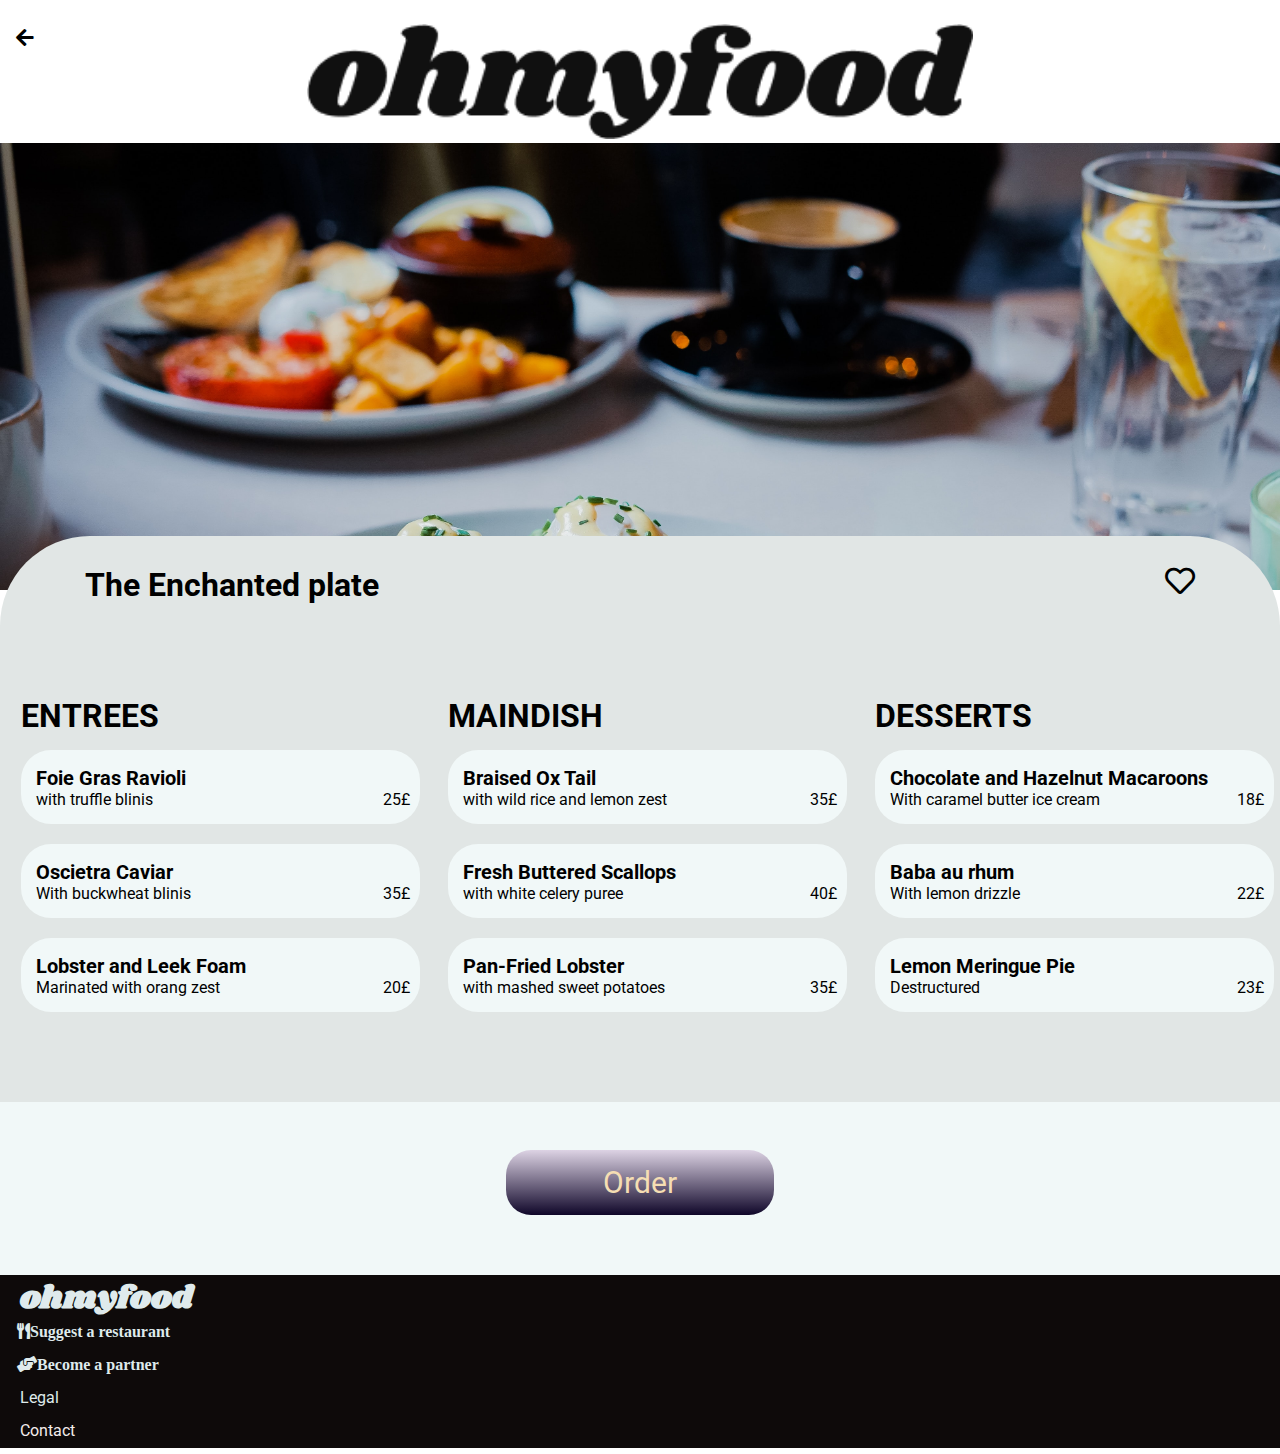
==== enchanted-plate.html @ cc421752 "first commit" ====
<!DOCTYPE html>
<html lang="en">
<head>
    <meta charset="UTF-8">
    <meta http-equiv="X-UA-Compatible" content="IE=edge">
    <link rel="preconnect" href="https://fonts.googleapis.com">
    <link rel="preconnect" href="https://fonts.gstatic.com" crossorigin>
    <link href="https://fonts.googleapis.com/css2?family=Roboto:wght@300&family=Shrikhand&display=swap" rel="stylesheet">
    <meta name="viewport" content="width=device-width, initial-scale=1.0">
    <link href="https://fonts.googleapis.com/css2?family=Shrikhand&display=swap" rel="stylesheet">
    <link rel="stylesheet" href="fontawesome-free-5.15.4-web/css/all.css">
    <link rel="stylesheet" href="menu.css">
    <link rel="stylesheet" href="tablet-menu.css">
    <link rel="stylesheet" href="desktop-menu.css">
    
    <title>The Enchanted plate</title>
</head>

    <body>
        <header>
            
                <a class="back-icon" href="index.html"><i class="fas fa-arrow-left"></i></a>
                <div class="logo">
                <img src="image/logo.png" alt="Bastille Restaurant">
            </div>
        </header>
    
        <main>
    
            
            <div class="back-img"></div>
    
            <div class="restaurant-name">
                <h1>The Enchanted plate</h1>
                <div class="far fa-heart desktop-heaet"></div>
    
            </div>
    
             <div class="container-menu">
                <div class="main-menu">
                <h1><span class="btn-border">ENTR</span>EES</h1>
                <div class="menu-card">
                    
                    <div class="tittle">
                        <h2 class="tittle-menu">Foie Gras Ravioli</h2>
                        <span class="tittle-desc">with truffle blinis</span>
                    </div>
            
                    <div class="price">
                        <span>25£</span>
                    </div>
            
                    <div class="chick">
                       <span ><i class="far fa-check-circle"></i></span>
                    </div>
                </div>
                
    
                
                <div class="menu-card">
                    <div class="tittle">
                        <h2 class="tittle-menu">Oscietra Caviar</h2>
                        <span class="tittle-desc">With buckwheat blinis</span>
                    </div>
            
                    <div class="price">
                        <span>35£</span>
                    </div>
            
                    <div class="chick">
                       <span ><i class="far fa-check-circle"></i></span>
                    </div>
                </div>
               <div class="menu-card">
                    <div class="tittle">
                        <h2 class="tittle-menu">Lobster and Leek Foam</h2>
                        <span class="tittle-desc">Marinated with orang zest</span>
                    </div>
            
                    <div class="price">
                        <span>20£</span>
                    </div>
            
                    <div class="chick">
                       <span ><i class="far fa-check-circle"></i></span>
                    </div>
                </div>
    
            </div>
    
            <div class="main-menu">
    
            
            <h1> <span class="btn-border">MAIN</span>DISH</h1>
    
    
            <div class="menu-card">
                
                <div class="tittle">
                    <h2 class="tittle-menu">Braised Ox Tail</h2>
                    <span class="tittle-desc">with wild rice and lemon zest</span>
                </div>
        
                <div class="price">
                    <span>35£</span>
                </div>
        
                <div class="chick">
                   <span ><i class="far fa-check-circle"></i></span>
                </div>
            </div>
            
    
            
            <div class="menu-card">
                <div class="tittle">
                    <h2 class="tittle-menu">Fresh Buttered Scallops</h2>
                    <span class="tittle-desc">with white celery puree</span>
                </div>
        
                <div class="price">
                    <span>40£</span>
                </div>
        
                <div class="chick">
                   <span ><i class="far fa-check-circle"></i></span>
                </div>
            </div>
    
            <div class="menu-card">
                <div class="tittle">
                    <h2 class="tittle-menu">Pan-Fried Lobster</h2>
                    <span class="tittle-desc">with mashed sweet potatoes</span>
                </div>
        
                <div class="price">
                    <span>35£</span>
                </div>
        
                <div class="chick">
                   <span ><i class="far fa-check-circle"></i></span>
                </div>
            
    
    
    
            </div>
    
            </div>
    
    
            <div class="main-menu">
    
            
                <h1><span class="btn-border">DESS</span>ERTS</h1>
        
                
                <div class="menu-card">
                    
                    <div class="tittle">
                        <h2 class="tittle-menu">Chocolate and Hazelnut Macaroons</h2>
                        <span class="tittle-desc">With caramel butter ice cream</span>
                    </div>
            
                    <div class="price">
                        <span>18£</span>
                    </div>
            
                    <div class="chick">
                       <span ><i class="far fa-check-circle"></i></span>
                    </div>
                </div>
                
        
                
                <div class="menu-card">
                    <div class="tittle">
                        <h2 class="tittle-menu">Baba au rhum</h2>
                        <span class="tittle-desc">With lemon drizzle</span>
                    </div>
            
                    <div class="price">
                        <span>22£</span>
                    </div>
            
                    <div class="chick">
                       <span ><i class="far fa-check-circle"></i></span>
                    </div>
                </div>
        
                <div class="menu-card">
                    <div class="tittle">
                        <h2 class="tittle-menu">Lemon Meringue Pie</h2>
                        <span class="tittle-desc">Destructured</span>
                    </div>
            
                    <div class="price">
                        <span>23£</span>
                    </div>
            
                    <div class="chick">
                       <span ><i class="far fa-check-circle"></i></span>
                    </div>
                
        
        
        
                </div>
        
                </div>
    
            </div> 
    
    
    
           
    
                <div class="btn">
                    <button class="order-btn">Order</button>
                </div>
        </main>
    
       
            
        
    
        <footer>
            <h1>ohmyfood</h1>
            <ul>
              <li>  <i class="fas fa-utensils">Suggest a restaurant</i> </li>
              
              <li>  <i class="fas fa-hands-helping">Become a partner</i> </li>
              
              <li class="fot-but">Legal</li> 
               
              <li class="fot-but"><a href="mailto:magdy.zoki@gmail.com" target="blank">Contact</a></li>
            </ul>
        </footer>
    
    
        
    </body>
  


</html>
---- menu.css ----
@media screen and (max-width: 767px) {
  * {
    padding: 0;
    margin: 0;
    font-family: roboto;
  }
  header .back-icon {
    position: relative;
    font-size: 20px;
    color: black;
    top: 26px;
    left: 16px;
  }
  header .logo {
    text-align: center;
  }
  header img {
    width: 52%;
  }
  main .back-img {
    background-image: url(image/restaurants/bastille.jpg.jpg);
    background-size: cover;
    -o-object-fit: cover;
       object-fit: cover;
    height: 228px;
  }
  main .restaurant-name {
    display: -webkit-box;
    display: -ms-flexbox;
    display: flex;
    -webkit-box-orient: horizontal;
    -webkit-box-direction: normal;
        -ms-flex-direction: row;
            flex-direction: row;
    -webkit-box-pack: justify;
        -ms-flex-pack: justify;
            justify-content: space-between;
    background-color: #efe5e5;
    padding-top: 30px;
    padding-bottom: 30px;
    border-top-left-radius: 64px;
    border-top-right-radius: 64px;
    margin-top: -54px;
  }
  main .restaurant-name .fa-heart {
    font-size: 30px;
    padding-right: 20px;
  }
  main .restaurant-name h1 {
    padding-left: 20px;
  }
  main .container-menu {
    display: block;
    background-color: #efe5e5;
    padding-bottom: 25px;
  }
  main .container-menu h1 {
    margin-left: 22px;
  }
  main .container-menu .btn-border {
    border-bottom: 2px solid #9356DC;
  }
  main .menu-card {
    background-color: #f1f8f8;
    display: -webkit-box;
    display: -ms-flexbox;
    display: flex;
    -webkit-box-orient: horizontal;
    -webkit-box-direction: normal;
        -ms-flex-direction: row;
            flex-direction: row;
    padding-left: 15px;
    /* padding: 0px; */
    height: 74px;
    border-radius: 30px;
    -webkit-box-pack: justify;
        -ms-flex-pack: justify;
            justify-content: space-between;
    -webkit-box-align: end;
        -ms-flex-align: end;
            align-items: flex-end;
    width: 85%;
    -webkit-box-shadow: 4px 7px 8px grey;
            box-shadow: 4px 7px 8px grey;
    margin-bottom: 20px;
    margin-left: 18px;
    -webkit-animation: drop 2s linear 0s 1 normal forwards;
            animation: drop 2s linear 0s 1 normal forwards;
  }
  main .menu-card .tittle {
    padding-bottom: 15px;
  }
  main .menu-card .tittle-menu {
    font-size: 16px;
  }
  main .menu-card .price {
    padding-bottom: 15px;
    padding-right: 15px;
  }
  main .menu-card .chick {
    display: none;
  }
  main .menu-card .fa-check-circle {
    display: none;
  }
}

.btn {
  text-align: center;
  padding-bottom: 60px;
  padding-top: 30px;
  background-color: bisque;
}

.btn .order-btn {
  width: 50%;
  font-size: 25px;
  padding: 15px;
  border-radius: 25px;
  background: -webkit-gradient(linear, left top, left bottom, from(#ddd3e4), to(#0f0629));
  color: wheat;
  border: 0px;
}

@-webkit-keyframes drop {
  from {
    opacity: 0;
  }
  to {
    opacity: 1;
    margin-top: 8px;
  }
}

@keyframes drop {
  from {
    opacity: 0;
  }
  to {
    opacity: 1;
    margin-top: 8px;
  }
}

footer {
  background-color: #0e0a0a;
  color: #dfeaec;
  margin-top: -20px;
  width: 100%;
}

footer h1 {
  margin-left: 20px;
  font-family: shrikhand;
}

footer li {
  list-style-type: none;
  margin-bottom: 6px;
  margin-left: 17px;
  padding-bottom: 8px;
}

footer a {
  color: #f4ecec;
  text-decoration: none;
}

footer .fot-but {
  margin-left: 20px;
}

footer {
  background-color: #0e0a0a;
  color: #dfeaec;
  margin-top: -20px;
  width: 100%;
}

footer h1 {
  margin-left: 20px;
  font-family: shrikhand;
}

footer li {
  list-style-type: none;
  margin-bottom: 6px;
  margin-left: 17px;
  padding-bottom: 8px;
}

footer a {
  color: #f4ecec;
  text-decoration: none;
}

footer .fot-but {
  margin-left: 20px;
}

@keyframes drop {
  from {
    opacity: 0;
  }
  to {
    opacity: 1;
    margin-top: 12px;
  }
}

@-webkit-keyframes slid {
  from {
    width: 0%;
  }
  to {
    width: 20%;
  }
}

@keyframes slid {
  from {
    width: 0%;
  }
  to {
    width: 20%;
  }
}
/*# sourceMappingURL=menu.css.map */
---- tablet-menu.css ----
@media screen and (min-width: 768px) and (max-width: 991px) {
  * {
    padding: 0;
    margin: 0;
    font-family: roboto;
  }
  header .back-icon {
    position: relative;
    font-size: 20px;
    color: black;
    top: 26px;
    left: 16px;
  }
  header .logo {
    text-align: center;
  }
  header img {
    width: 52%;
  }
  main .back-img {
    background-image: url(image/restaurants/bastille.jpg.jpg);
    background-size: cover;
    -o-object-fit: cover;
       object-fit: cover;
    height: 447px;
  }
  main .restaurant-name {
    display: -webkit-box;
    display: -ms-flexbox;
    display: flex;
    -webkit-box-orient: horizontal;
    -webkit-box-direction: normal;
        -ms-flex-direction: row;
            flex-direction: row;
    -webkit-box-pack: justify;
        -ms-flex-pack: justify;
            justify-content: space-between;
    background-color: aquamarine;
    padding-top: 30px;
    padding-bottom: 30px;
    border-top-left-radius: 90px;
    border-top-right-radius: 90px;
    margin-top: -54px;
  }
  main .restaurant-name .fa-heart {
    font-size: 30px;
    padding-right: 85px;
  }
  main .restaurant-name h1 {
    padding-left: 85px;
  }
  main .container-menu {
    display: -webkit-box;
    display: -ms-flexbox;
    display: flex;
    -webkit-box-orient: vertical;
    -webkit-box-direction: normal;
        -ms-flex-direction: column;
            flex-direction: column;
    -webkit-box-align: center;
        -ms-flex-align: center;
            align-items: center;
    background-color: aquamarine;
    padding-bottom: 70px;
    padding-top: 48px;
  }
  main h1 {
    padding-bottom: 15px;
  }
  main .main-menu {
    width: 75%;
  }
  main .menu-card {
    background-color: #f1f8f8;
    display: -webkit-box;
    display: -ms-flexbox;
    display: flex;
    -webkit-box-orient: horizontal;
    -webkit-box-direction: normal;
        -ms-flex-direction: row;
            flex-direction: row;
    padding-left: 15px;
    /* padding: 0px; */
    height: 74px;
    border-radius: 30px;
    -webkit-box-pack: justify;
        -ms-flex-pack: justify;
            justify-content: space-between;
    -webkit-box-align: end;
        -ms-flex-align: end;
            align-items: flex-end;
    width: 100%;
    margin-bottom: 20px;
    -webkit-box-shadow: 4px 7px 8px grey;
            box-shadow: 4px 7px 8px grey;
  }
  main .menu-card .tittle {
    padding-bottom: 15px;
    -webkit-box-flex: 1;
        -ms-flex-positive: 1;
            flex-grow: 1;
  }
  main .menu-card .tittle-menu {
    font-size: 25px;
  }
  main .menu-card .tittle-desc {
    font-size: 21px;
  }
  main .menu-card .price {
    padding-bottom: 15px;
    padding-right: 10px;
    font-size: 21px;
  }
  main .menu-card .chick {
    background-color: #d1ced3;
    border-top-right-radius: 30px;
    border-bottom-right-radius: 30px;
    height: 100%;
    width: 0%;
    display: -webkit-box;
    display: -ms-flexbox;
    display: flex;
    -webkit-box-pack: center;
        -ms-flex-pack: center;
            justify-content: center;
    -webkit-box-align: center;
        -ms-flex-align: center;
            align-items: center;
  }
  main .menu-card .fa-check-circle {
    display: none;
  }
  .btn {
    text-align: center;
    padding-bottom: 80px;
    padding-top: 48px;
    background-color: #f1f8f8;
  }
  .btn .order-btn {
    width: 21%;
    font-size: 30px;
    padding: 15px;
    border-radius: 25px;
    background-color: #9356DC;
    color: wheat;
    border: 0px;
  }
  footer {
    background-color: #0e0a0a;
    color: #dfeaec;
    margin-top: -20px;
    width: 100%;
  }
  footer h1 {
    margin-left: 20px;
    font-family: shrikhand;
  }
  footer li {
    list-style-type: none;
    margin-bottom: 6px;
    margin-left: 17px;
    padding-bottom: 8px;
  }
  footer a {
    color: #f4ecec;
    text-decoration: none;
  }
  footer .fot-but {
    margin-left: 20px;
  }
  @-webkit-keyframes drop {
    from {
      opacity: 0;
    }
    to {
      opacity: 1;
      margin-top: 8px;
    }
  }
  @keyframes drop {
    from {
      opacity: 0;
    }
    to {
      opacity: 1;
      margin-top: 8px;
    }
  }
}
/*# sourceMappingURL=tablet-menu.css.map */
---- desktop-menu.css ----
@media screen and (min-width: 992px) {
  * {
    padding: 0;
    margin: 0;
    font-family: roboto;
  }
  header .back-icon {
    position: relative;
    font-size: 20px;
    color: black;
    top: 26px;
    left: 16px;
  }
  header .logo {
    text-align: center;
  }
  header img {
    width: 52%;
  }
  main .back-img {
    background-image: url(image/restaurants/bastille.jpg.jpg);
    background-size: cover;
    -o-object-fit: cover;
       object-fit: cover;
    height: 447px;
  }
  main .restaurant-name {
    display: -webkit-box;
    display: -ms-flexbox;
    display: flex;
    -webkit-box-orient: horizontal;
    -webkit-box-direction: normal;
        -ms-flex-direction: row;
            flex-direction: row;
    -webkit-box-pack: justify;
        -ms-flex-pack: justify;
            justify-content: space-between;
    background-color: #e1e6e5;
    padding-top: 30px;
    padding-bottom: 30px;
    border-top-left-radius: 90px;
    border-top-right-radius: 90px;
    margin-top: -54px;
  }
  main .restaurant-name .fa-heart {
    font-size: 30px;
    padding-right: 85px;
  }
  main .restaurant-name h1 {
    padding-left: 85px;
  }
  main .container-menu {
    display: -webkit-box;
    display: -ms-flexbox;
    display: flex;
    -webkit-box-orient: horizontal;
    -webkit-box-direction: normal;
        -ms-flex-direction: row;
            flex-direction: row;
    -ms-flex-pack: distribute;
        justify-content: space-around;
    background: #e1e6e5;
    padding-bottom: 70px;
    padding-top: 48px;
  }
  main h1 {
    padding-bottom: 15px;
  }
  main .main-menu {
    width: 30%;
  }
  main .menu-card {
    background-color: #f1f8f8;
    display: -webkit-box;
    display: -ms-flexbox;
    display: flex;
    -webkit-box-orient: horizontal;
    -webkit-box-direction: normal;
        -ms-flex-direction: row;
            flex-direction: row;
    padding-left: 15px;
    /* padding: 0px; */
    height: 74px;
    border-radius: 30px;
    -webkit-box-pack: justify;
        -ms-flex-pack: justify;
            justify-content: space-between;
    -webkit-box-align: end;
        -ms-flex-align: end;
            align-items: flex-end;
    width: 100%;
    margin-bottom: 20px;
    -webkit-animation: drop 2s linear 0s 1 normal forwards;
            animation: drop 2s linear 0s 1 normal forwards;
  }
  main .menu-card .tittle {
    padding-bottom: 15px;
    -webkit-box-flex: 1;
        -ms-flex-positive: 1;
            flex-grow: 1;
  }
  main .menu-card .tittle-menu {
    font-size: 20px;
  }
  main .menu-card .price {
    padding-bottom: 15px;
    padding-right: 10px;
  }
  main .menu-card .chick {
    background-color: #d1ced3;
    border-top-right-radius: 30px;
    border-bottom-right-radius: 30px;
    height: 100%;
    width: 0%;
    display: -webkit-box;
    display: -ms-flexbox;
    display: flex;
    -webkit-box-pack: center;
        -ms-flex-pack: center;
            justify-content: center;
    -webkit-box-align: center;
        -ms-flex-align: center;
            align-items: center;
  }
  main .menu-card .fa-check-circle {
    display: none;
  }
  main .menu-card:hover .chick {
    width: 20%;
    -webkit-animation: slid 1s linear 0s 0.8 normal forwards;
            animation: slid 1s linear 0s 0.8 normal forwards;
  }
  main .menu-card:hover:hover .fa-check-circle {
    width: 20%;
    display: block;
    padding: 20px;
    font-size: 24px;
    -webkit-animation: slid-up-down 1s linear 0s 1 forwards;
            animation: slid-up-down 1s linear 0s 1 forwards;
  }
  main .btn {
    text-align: center;
    padding-bottom: 80px;
    padding-top: 48px;
    background-color: #f1f8f8;
  }
  main .btn .order-btn {
    width: 21%;
    font-size: 30px;
    padding: 15px;
    border-radius: 25px;
    color: wheat;
    border: 0px;
  }
  main .btn .order-btn:hover {
    background-color: #0f1414;
  }
  @-webkit-keyframes slid {
    from {
      width: 0%;
    }
    to {
      width: 20%;
    }
  }
  @keyframes slid {
    from {
      width: 0%;
    }
    to {
      width: 20%;
    }
  }
  @-webkit-keyframes slid-up-down {
    from {
      -webkit-transform: rotate(0deg);
              transform: rotate(0deg);
    }
    to {
      -webkit-transform: rotate(-360deg);
              transform: rotate(-360deg);
    }
  }
  @keyframes slid-up-down {
    from {
      -webkit-transform: rotate(0deg);
              transform: rotate(0deg);
    }
    to {
      -webkit-transform: rotate(-360deg);
              transform: rotate(-360deg);
    }
  }
  footer {
    background-color: #0e0a0a;
    color: #dfeaec;
    margin-top: -20px;
    width: 100%;
  }
  footer h1 {
    margin-left: 20px;
    font-family: shrikhand;
  }
  footer li {
    list-style-type: none;
    margin-bottom: 6px;
    margin-left: 17px;
    padding-bottom: 8px;
  }
  footer a {
    color: #f4ecec;
    text-decoration: none;
  }
  footer .fot-but {
    margin-left: 20px;
  }
  @-webkit-keyframes drop {
    from {
      opacity: 0;
    }
    to {
      opacity: 1;
      margin-top: 8px;
    }
  }
  @keyframes drop {
    from {
      opacity: 0;
    }
    to {
      opacity: 1;
      margin-top: 8px;
    }
  }
  @keyframes slid {
    from {
      width: 0%;
    }
    to {
      width: 20%;
    }
  }
}
/*# sourceMappingURL=desktop-menu.css.map */
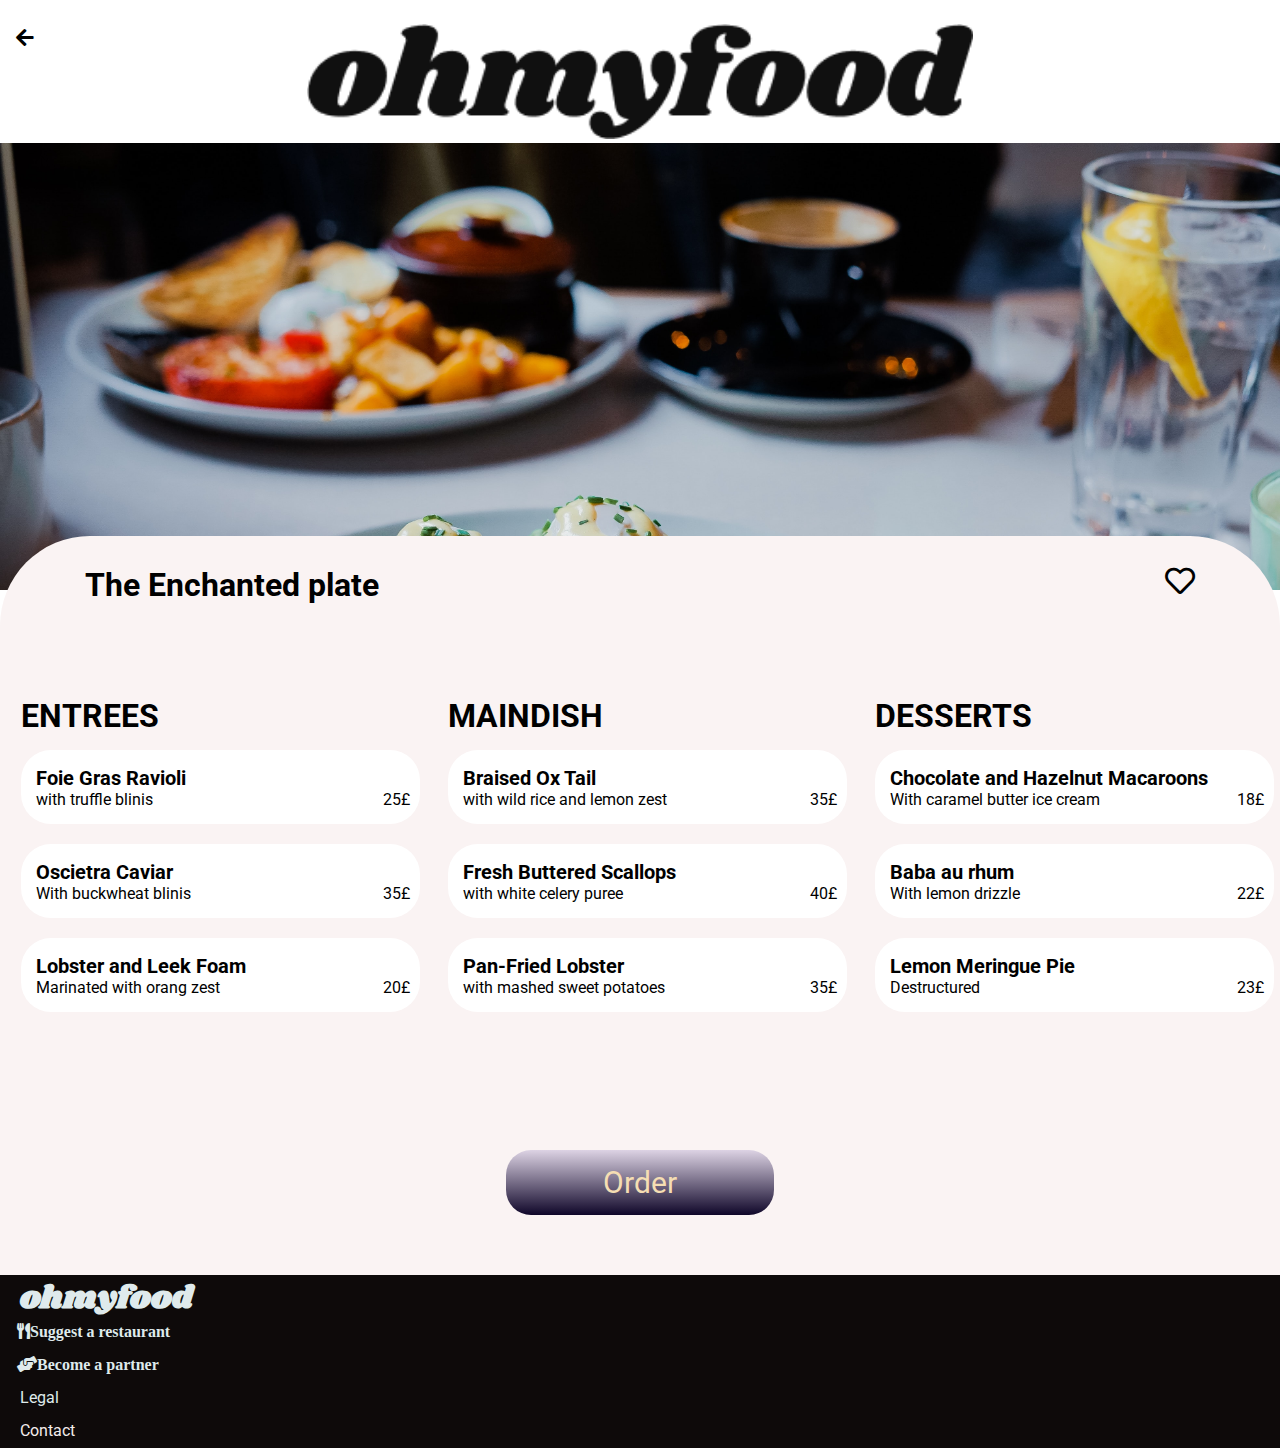
==== commit 41cb1ea7: "colors change" ====
--- a/enchanted-plate.html
+++ b/enchanted-plate.html
@@ -38,7 +38,9 @@
     
              <div class="container-menu">
                 <div class="main-menu">
+
                 <h1><span class="btn-border">ENTR</span>EES</h1>
+                
                 <div class="menu-card">
                     
                     <div class="tittle">
--- a/menu.css
+++ b/menu.css
@@ -35,7 +35,7 @@
     -webkit-box-pack: justify;
         -ms-flex-pack: justify;
             justify-content: space-between;
-    background-color: #efe5e5;
+    background-color: #faf3f3;
     padding-top: 30px;
     padding-bottom: 30px;
     border-top-left-radius: 64px;
@@ -51,7 +51,7 @@
   }
   main .container-menu {
     display: block;
-    background-color: #efe5e5;
+    background-color: #faf3f3;
     padding-bottom: 25px;
   }
   main .container-menu h1 {
@@ -61,7 +61,7 @@
     border-bottom: 2px solid #9356DC;
   }
   main .menu-card {
-    background-color: #f1f8f8;
+    background-color: white;
     display: -webkit-box;
     display: -ms-flexbox;
     display: flex;
@@ -109,7 +109,7 @@
   text-align: center;
   padding-bottom: 60px;
   padding-top: 30px;
-  background-color: bisque;
+  background-color: #faf3f3;
 }
 
 .btn .order-btn {
--- a/tablet-menu.css
+++ b/tablet-menu.css
@@ -35,7 +35,7 @@
     -webkit-box-pack: justify;
         -ms-flex-pack: justify;
             justify-content: space-between;
-    background-color: aquamarine;
+    background-color: #faf3f3;
     padding-top: 30px;
     padding-bottom: 30px;
     border-top-left-radius: 90px;
@@ -60,7 +60,7 @@
     -webkit-box-align: center;
         -ms-flex-align: center;
             align-items: center;
-    background-color: aquamarine;
+    background-color: #faf3f3;
     padding-bottom: 70px;
     padding-top: 48px;
   }
@@ -71,7 +71,7 @@
     width: 75%;
   }
   main .menu-card {
-    background-color: #f1f8f8;
+    background-color:white;
     display: -webkit-box;
     display: -ms-flexbox;
     display: flex;
@@ -134,7 +134,7 @@
     text-align: center;
     padding-bottom: 80px;
     padding-top: 48px;
-    background-color: #f1f8f8;
+    background-color: #faf3f3;
   }
   .btn .order-btn {
     width: 21%;
--- a/desktop-menu.css
+++ b/desktop-menu.css
@@ -35,7 +35,7 @@
     -webkit-box-pack: justify;
         -ms-flex-pack: justify;
             justify-content: space-between;
-    background-color: #e1e6e5;
+    background-color: #faf3f3;
     padding-top: 30px;
     padding-bottom: 30px;
     border-top-left-radius: 90px;
@@ -59,7 +59,7 @@
             flex-direction: row;
     -ms-flex-pack: distribute;
         justify-content: space-around;
-    background: #e1e6e5;
+    background: #faf3f3;
     padding-bottom: 70px;
     padding-top: 48px;
   }
@@ -70,7 +70,7 @@
     width: 30%;
   }
   main .menu-card {
-    background-color: #f1f8f8;
+    background-color: white;
     display: -webkit-box;
     display: -ms-flexbox;
     display: flex;
@@ -107,7 +107,7 @@
     padding-right: 10px;
   }
   main .menu-card .chick {
-    background-color: #d1ced3;
+    background-color: #99E2D0;
     border-top-right-radius: 30px;
     border-bottom-right-radius: 30px;
     height: 100%;
@@ -142,7 +142,7 @@
     text-align: center;
     padding-bottom: 80px;
     padding-top: 48px;
-    background-color: #f1f8f8;
+    background-color: #faf3f3;
   }
   main .btn .order-btn {
     width: 21%;
@@ -152,8 +152,9 @@
     color: wheat;
     border: 0px;
   }
-  main .btn .order-btn:hover {
-    background-color: #0f1414;
+  main .btn .order-btn .order-btn:hover {
+    -webkit-box-shadow: 4px 10px 8px #8c6ca3;
+            box-shadow: 4px 10px 8px #8c6ca3;
   }
   @-webkit-keyframes slid {
     from {
